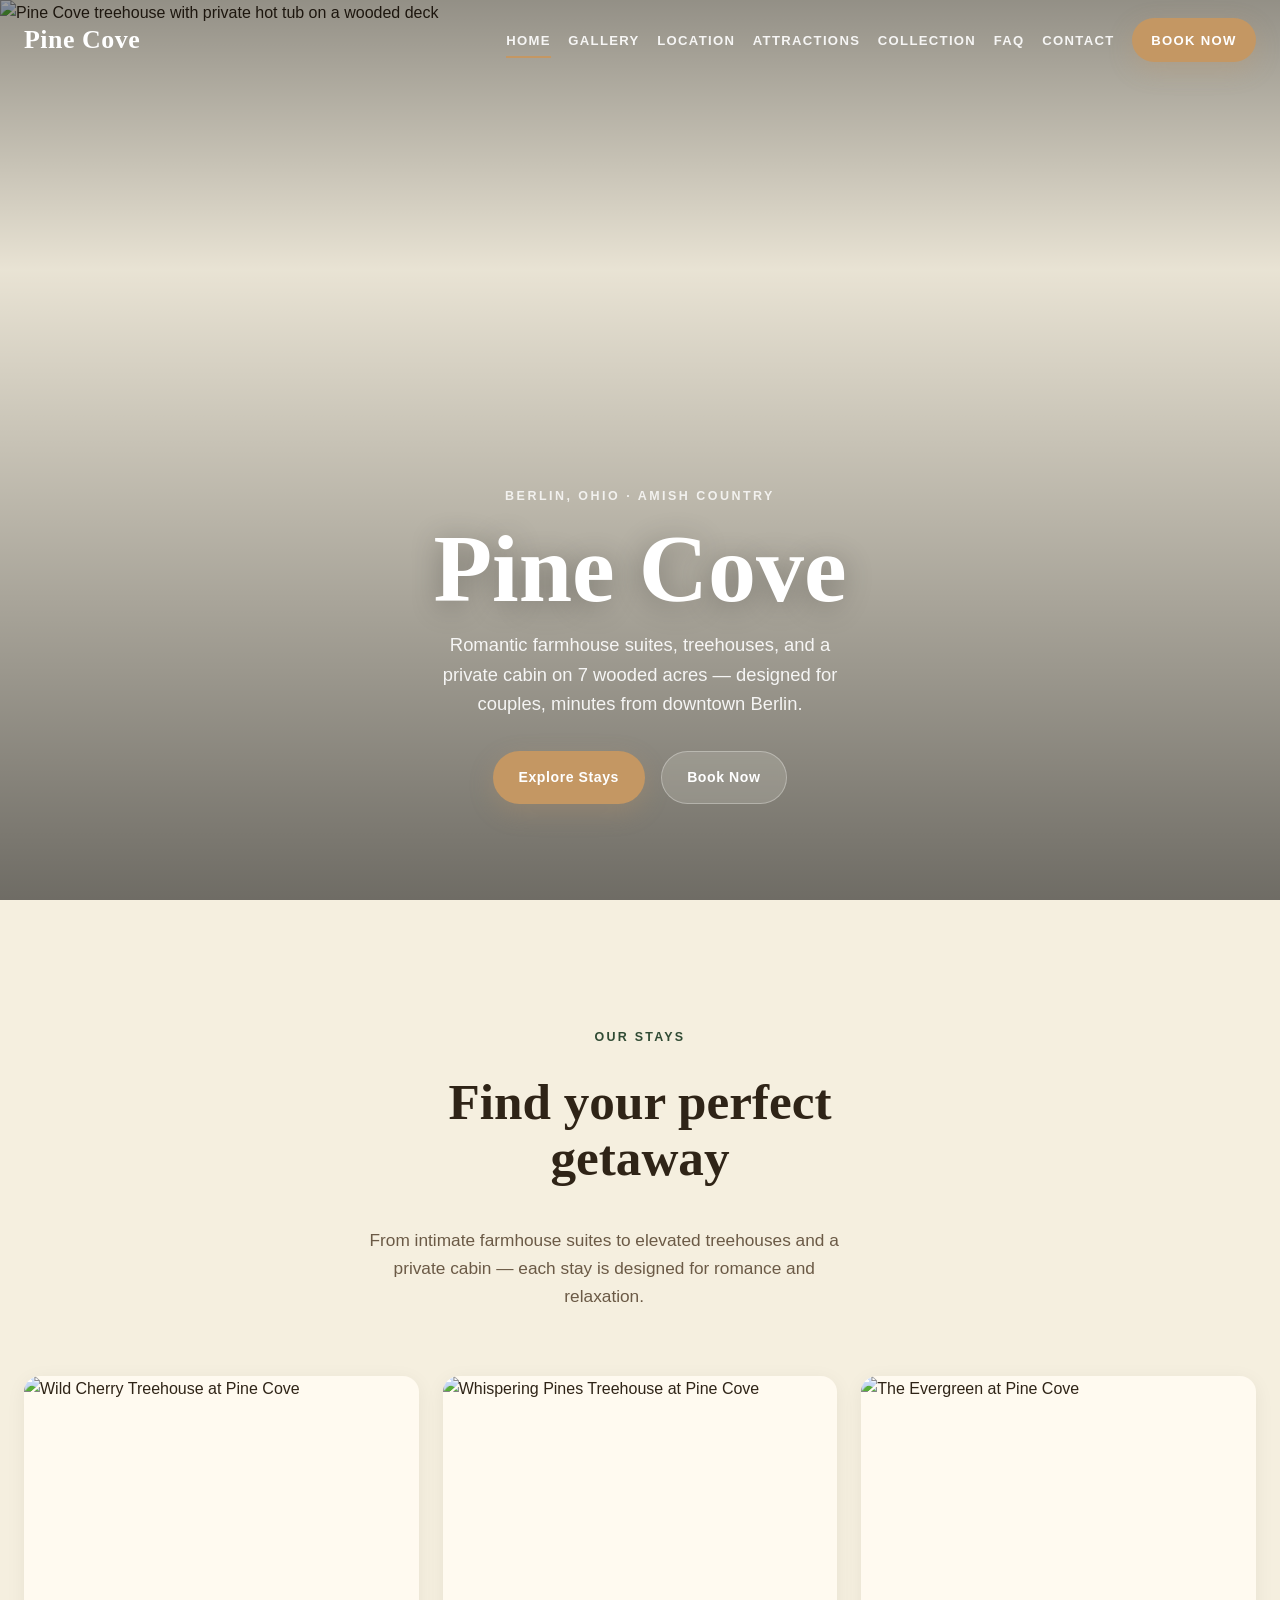
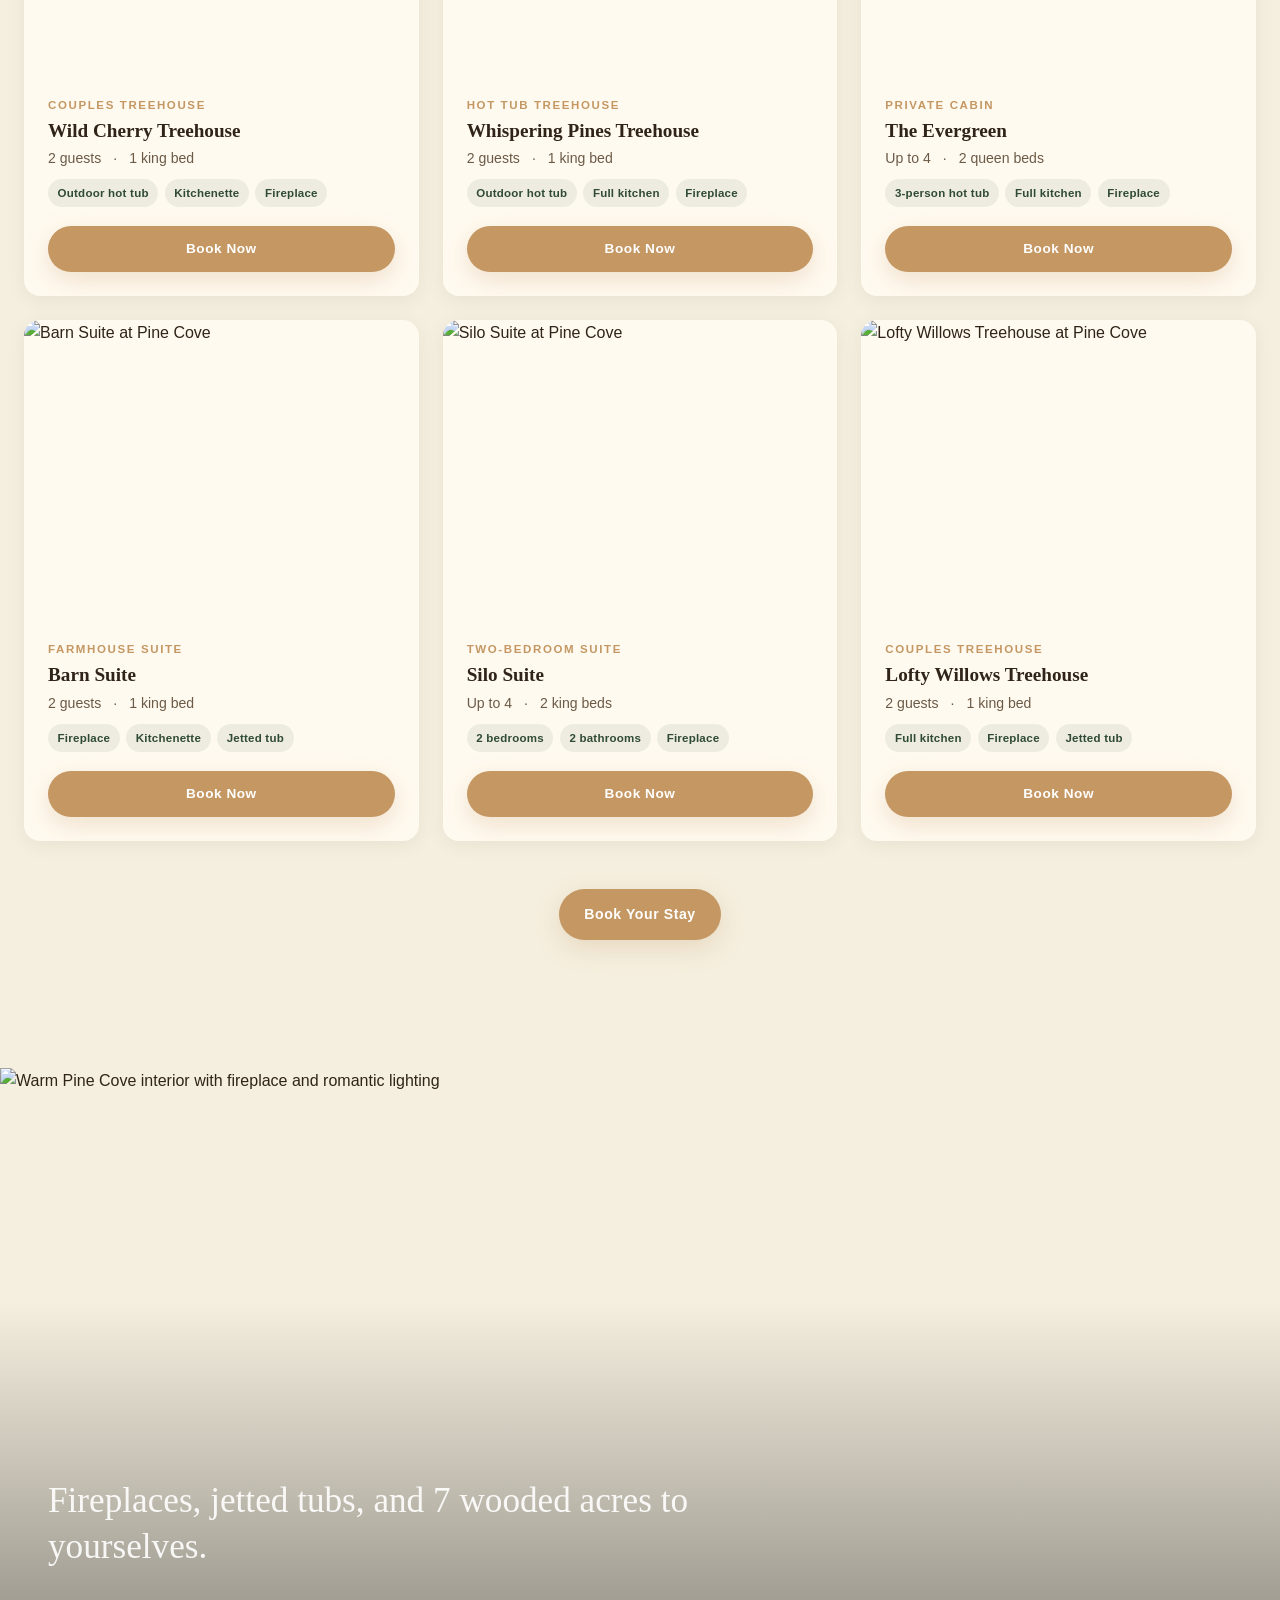
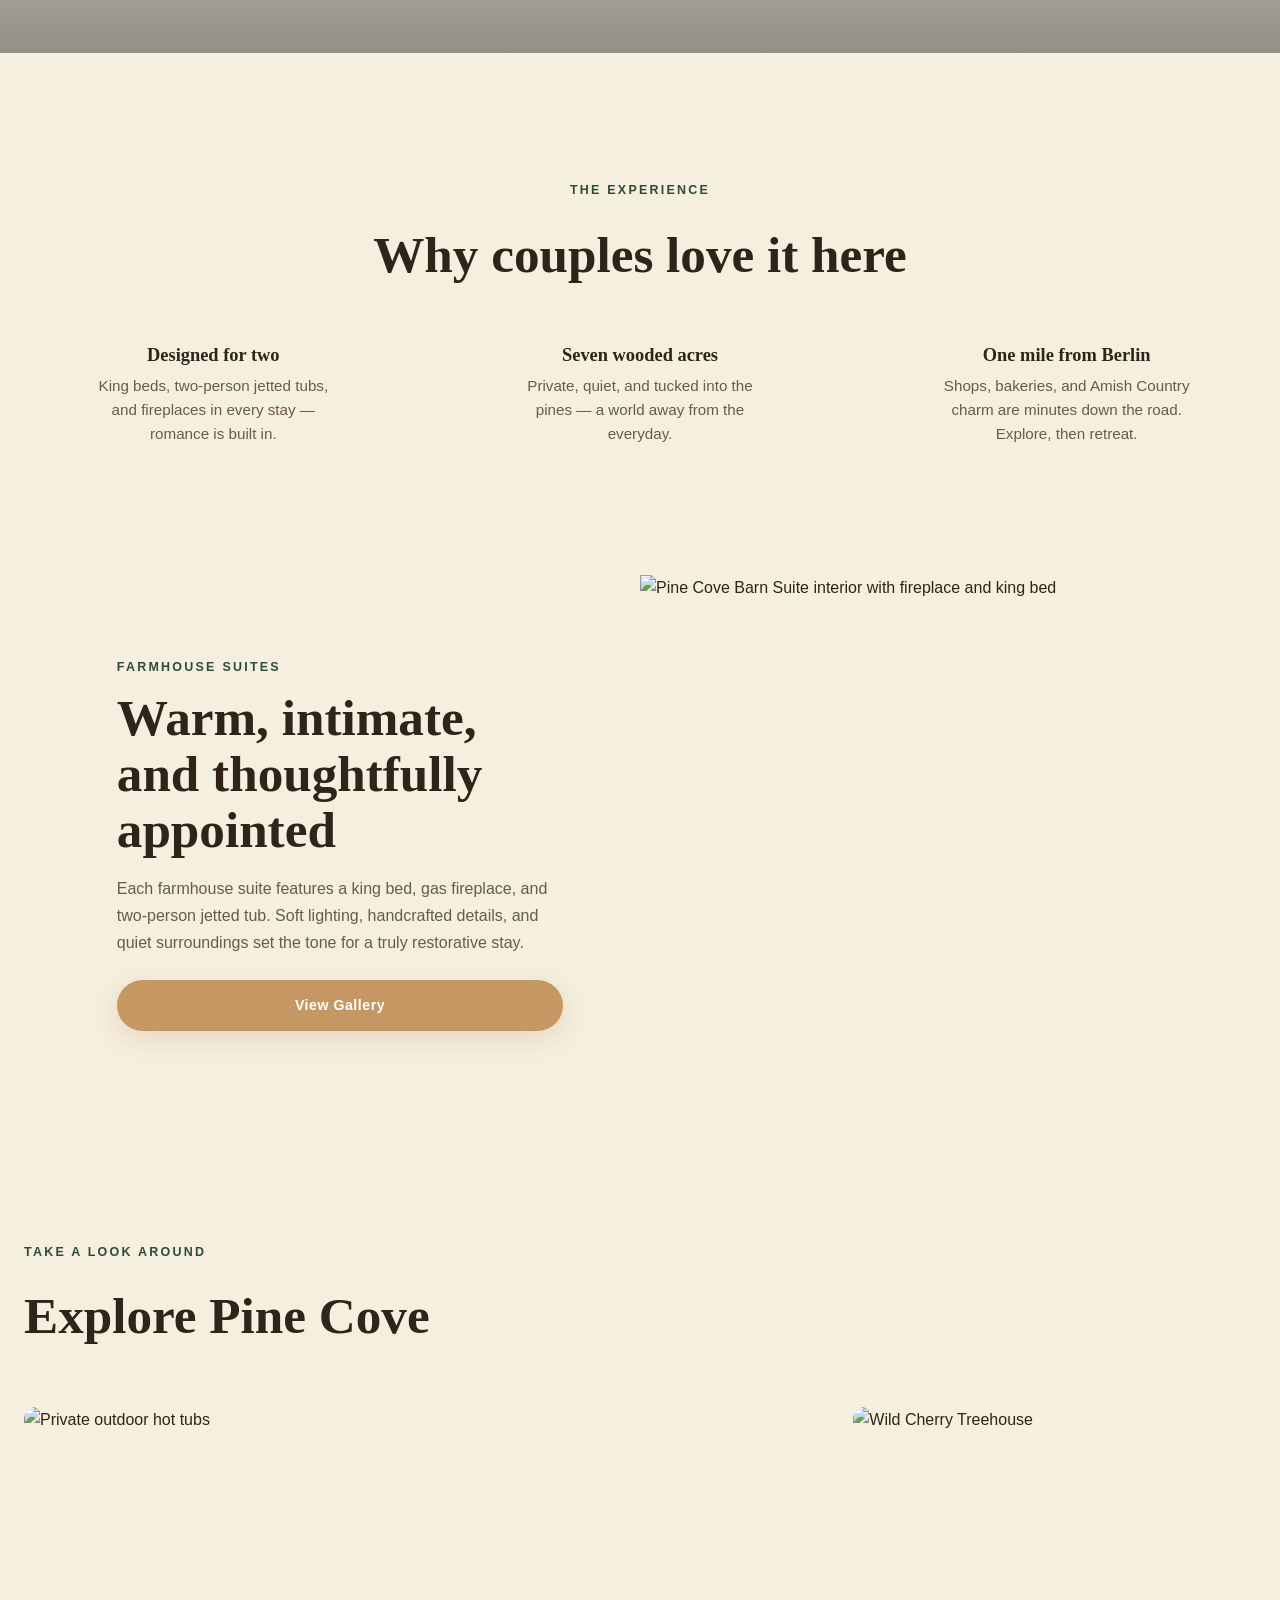
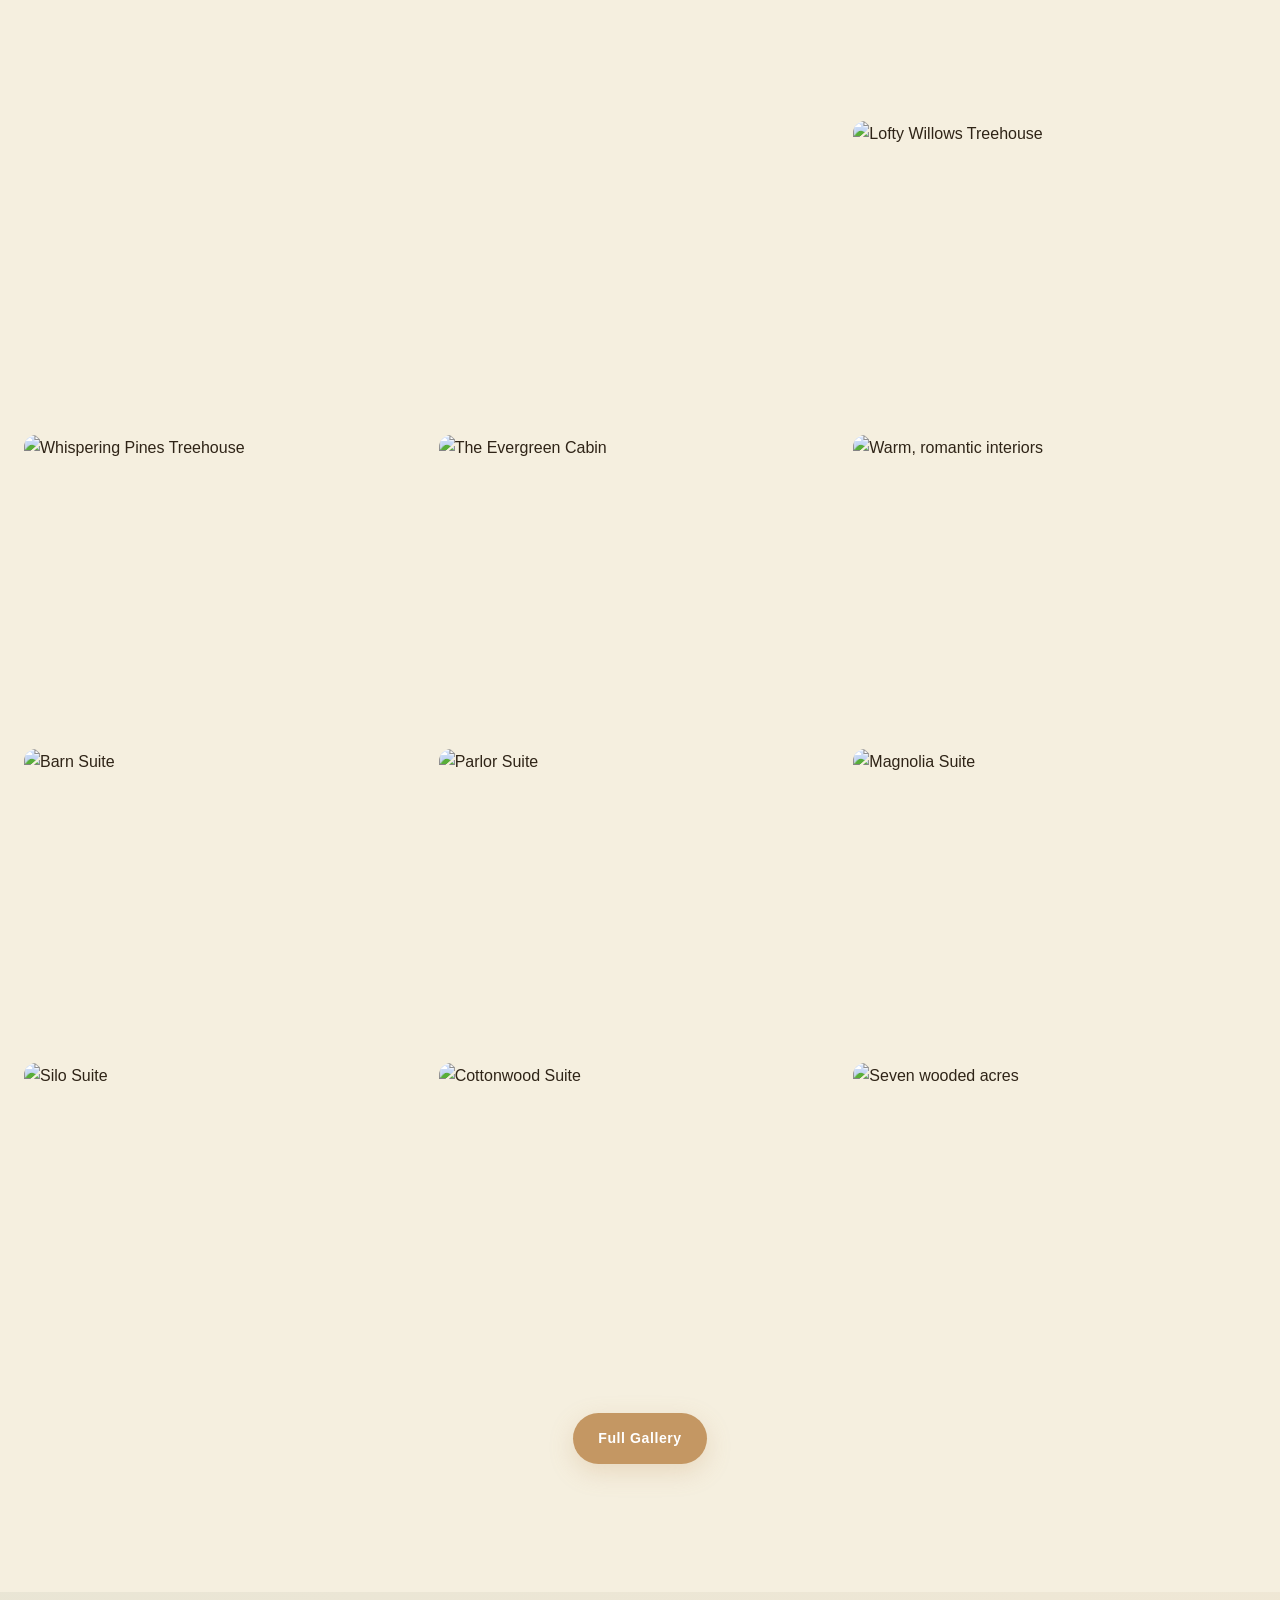
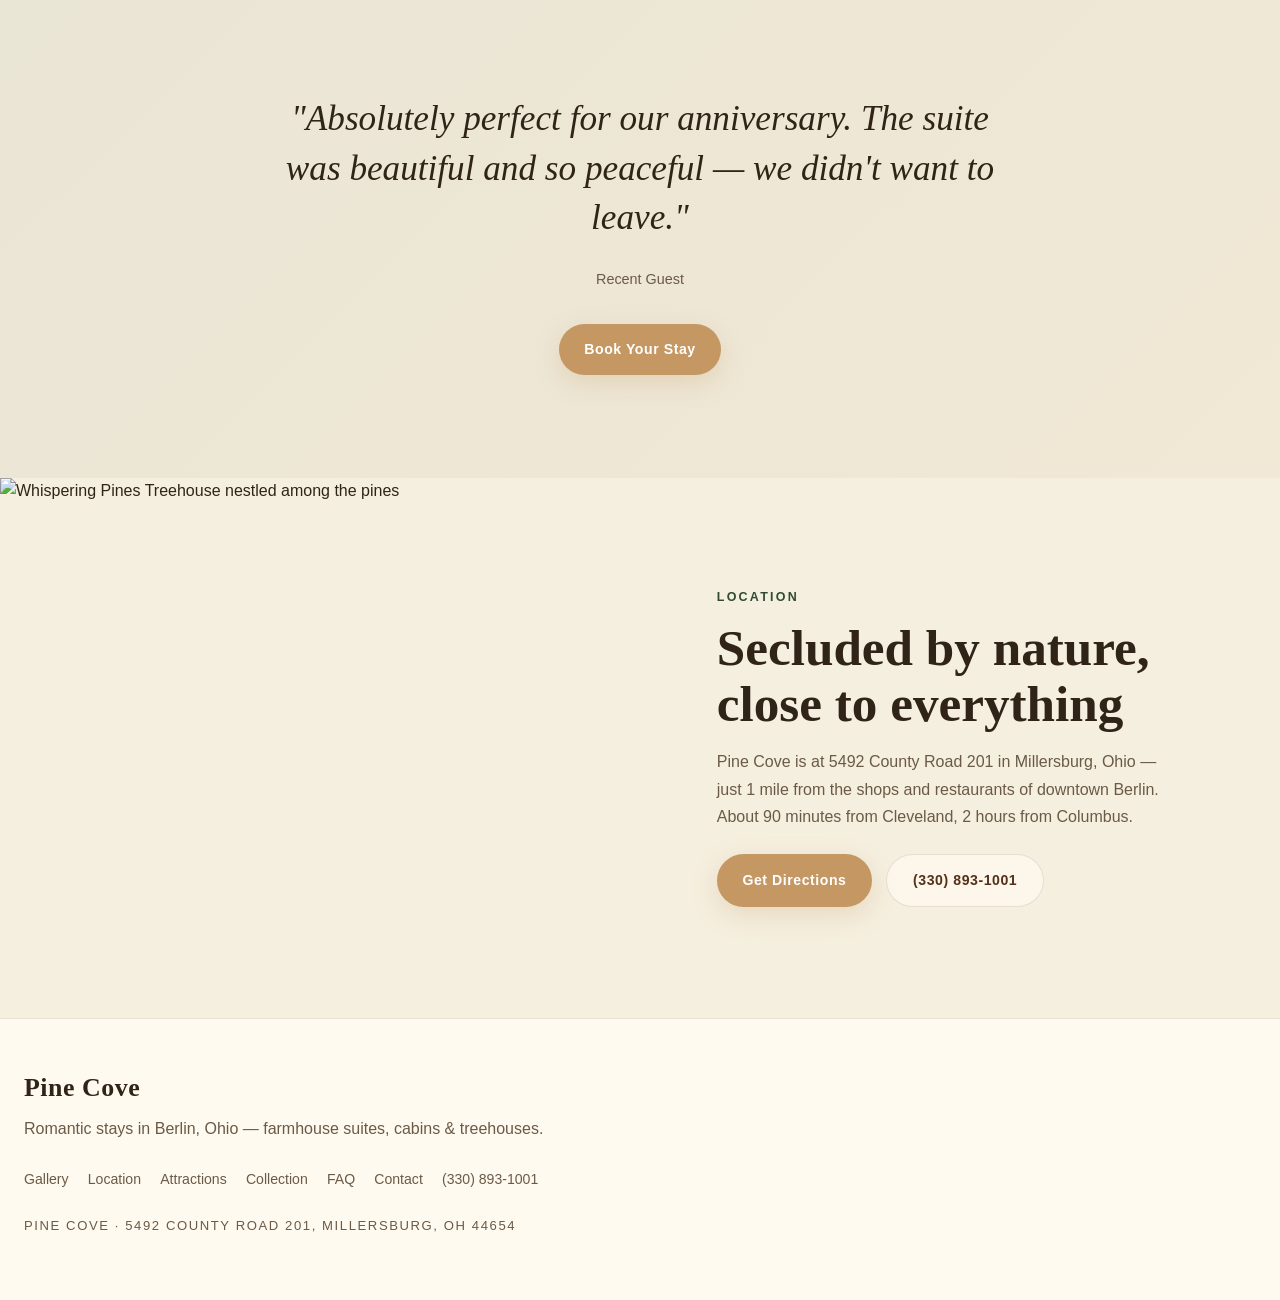
==== index.html @ 2aab922d "Initial commit — Pine Cove website Complete static site with 7 pages, unit data, SEO schema, and res" ====
<!DOCTYPE html>
<html lang="en">
<head>
  <meta charset="UTF-8">
  <meta name="viewport" content="width=device-width, initial-scale=1.0">
  <title>Pine Cove | Romantic Stays in Berlin, Ohio</title>
  <meta name="description" content="Pine Cove offers romantic farmhouse suites, a private cabin, and treehouse stays on 7 wooded acres 1 mile from downtown Berlin, Ohio. Book direct.">
  <link rel="icon" type="image/svg+xml" href="assets/favicon.svg">
  <meta property="og:type" content="website">
  <meta property="og:title" content="Pine Cove | Romantic Stays in Berlin, Ohio">
  <meta property="og:description" content="Farmhouse suites, treehouses, and a private cabin on 7 wooded acres just outside downtown Berlin, Ohio — designed for couples.">
  <meta property="og:image" content="https://www.amishcountrylodging.com/wp-content/uploads/2019/08/Pine-Cove-Treehouse-Hot-Tub-1920x1200.jpeg">
  <meta name="twitter:card" content="summary_large_image">
  <meta name="twitter:title" content="Pine Cove | Romantic Stays in Berlin, Ohio">
  <meta name="twitter:description" content="Farmhouse suites, treehouses, and a private cabin on 7 wooded acres just outside downtown Berlin, Ohio — designed for couples.">
  <meta name="twitter:image" content="https://www.amishcountrylodging.com/wp-content/uploads/2019/08/Pine-Cove-Treehouse-Hot-Tub-1920x1200.jpeg">
  <link rel="stylesheet" href="assets/site.css">
  <script type="application/ld+json">
  {
    "@context": "https://schema.org",
    "@type": "LodgingBusiness",
    "name": "Pine Cove",
    "description": "Romantic farmhouse suites, a private cabin, and treehouse stays on 7 serene wooded acres, 1 mile from downtown Berlin, Ohio. Designed specifically for couples.",
    "url": "https://pinecoveohio.com",
    "telephone": "+1-330-893-1001",
    "image": "https://www.amishcountrylodging.com/wp-content/uploads/2019/08/Pine-Cove-Treehouse-Hot-Tub-1920x1200.jpeg",
    "priceRange": "$$$",
    "address": {
      "@type": "PostalAddress",
      "streetAddress": "5492 County Road 201",
      "addressLocality": "Millersburg",
      "addressRegion": "OH",
      "postalCode": "44654",
      "addressCountry": "US"
    },
    "geo": {
      "@type": "GeoCoordinates",
      "latitude": 40.5620,
      "longitude": -81.8050
    },
    "amenityFeature": [
      { "@type": "LocationFeatureSpecification", "name": "Hot Tubs (select stays)", "value": true },
      { "@type": "LocationFeatureSpecification", "name": "Fireplaces", "value": true },
      { "@type": "LocationFeatureSpecification", "name": "Full Kitchens", "value": true },
      { "@type": "LocationFeatureSpecification", "name": "Two-Person Jetted Tubs", "value": true },
      { "@type": "LocationFeatureSpecification", "name": "Smart TVs", "value": true },
      { "@type": "LocationFeatureSpecification", "name": "Complimentary WiFi", "value": true }
    ],
    "sameAs": [
      "https://www.amishcountrylodging.com"
    ]
  }
  </script>
</head>
<body class="page-shell" data-page="index.html">
  <div data-header></div>

  <main id="main">
    <!-- FULL-BLEED HERO -->
    <section class="hero">
      <div class="hero-bg">
        <img src="https://www.amishcountrylodging.com/wp-content/uploads/2019/08/Pine-Cove-Treehouse-Hot-Tub-1920x1200.jpeg" alt="Pine Cove treehouse with private hot tub on a wooded deck">
      </div>
      <div class="hero-content">
        <span class="eyebrow">Berlin, Ohio &middot; Amish Country</span>
        <h1>Pine Cove</h1>
        <p>Romantic farmhouse suites, treehouses, and a private cabin on 7 wooded acres — designed for couples, minutes from downtown Berlin.</p>
        <div class="hero-actions">
          <a class="button" href="#stays">Explore Stays</a>
          <a class="button-secondary" href="https://book.amishcountrylodging.com/all-listings?category=20977" target="_blank" rel="noreferrer">Book Now</a>
        </div>
      </div>
    </section>

    <!-- FEATURED STAYS -->
    <section id="stays" class="section">
      <div class="section-inner">
        <div class="section-intro section-intro--centered reveal">
          <span class="eyebrow">Our Stays</span>
          <h2>Find your perfect getaway</h2>
          <p class="lead">From intimate farmhouse suites to elevated treehouses and a private cabin — each stay is designed for romance and relaxation.</p>
        </div>
        <div id="featured-units" class="units-grid"></div>
        <div style="text-align:center;margin-top:3rem" class="reveal">
          <a class="button" href="https://book.amishcountrylodging.com/all-listings?category=20977" target="_blank" rel="noreferrer">Book Your Stay</a>
        </div>
      </div>
    </section>

    <!-- IMMERSIVE IMAGE BAND -->
    <div class="image-band">
      <img src="https://www.amishcountrylodging.com/wp-content/uploads/2019/08/wild-cherry-interior-slide.jpg" alt="Warm Pine Cove interior with fireplace and romantic lighting">
      <div class="image-band-overlay">
        <p>Fireplaces, jetted tubs, and 7 wooded acres to yourselves.</p>
      </div>
    </div>

    <!-- HIGHLIGHTS -->
    <section class="section">
      <div class="section-inner">
        <div class="section-intro section-intro--centered reveal">
          <span class="eyebrow">The Experience</span>
          <h2>Why couples love it here</h2>
        </div>
        <div class="highlights">
          <div class="highlight-item reveal">
            <h3>Designed for two</h3>
            <p>King beds, two-person jetted tubs, and fireplaces in every stay — romance is built in.</p>
          </div>
          <div class="highlight-item reveal">
            <h3>Seven wooded acres</h3>
            <p>Private, quiet, and tucked into the pines — a world away from the everyday.</p>
          </div>
          <div class="highlight-item reveal">
            <h3>One mile from Berlin</h3>
            <p>Shops, bakeries, and Amish Country charm are minutes down the road. Explore, then retreat.</p>
          </div>
        </div>
      </div>
    </section>

    <!-- SPLIT: INTERIOR IMAGE + TEXT -->
    <section class="split-section reverse">
      <div class="split-img">
        <img src="https://www.amishcountrylodging.com/wp-content/uploads/2019/08/barn-suite-overview.jpg" alt="Pine Cove Barn Suite interior with fireplace and king bed">
      </div>
      <div class="split-text">
        <span class="eyebrow">Farmhouse Suites</span>
        <h2>Warm, intimate, and thoughtfully appointed</h2>
        <p>Each farmhouse suite features a king bed, gas fireplace, and two-person jetted tub. Soft lighting, handcrafted details, and quiet surroundings set the tone for a truly restorative stay.</p>
        <a class="button" href="gallery.html">View Gallery</a>
      </div>
    </section>

    <!-- GALLERY PREVIEW -->
    <section id="photos" class="section">
      <div class="section-inner">
        <div class="section-intro reveal">
          <span class="eyebrow">Take A Look Around</span>
          <h2>Explore Pine Cove</h2>
        </div>
        <div id="gallery-list" class="gallery-grid"></div>
        <div style="text-align:center;margin-top:3rem" class="reveal">
          <a class="button" href="gallery.html">Full Gallery</a>
        </div>
      </div>
    </section>

    <!-- QUOTE BAND -->
    <section class="quote-band">
      <blockquote>"Absolutely perfect for our anniversary. The suite was beautiful and so peaceful — we didn't want to leave."</blockquote>
      <cite>Recent Guest</cite>
      <div><a class="button" href="https://book.amishcountrylodging.com/all-listings?category=20977" target="_blank" rel="noreferrer">Book Your Stay</a></div>
    </section>

    <!-- SPLIT: LOCATION -->
    <section class="split-section">
      <div class="split-img">
        <img src="https://www.amishcountrylodging.com/wp-content/uploads/2019/07/whispering-pines-exterior-slide-1296x916.jpg" alt="Whispering Pines Treehouse nestled among the pines">
      </div>
      <div class="split-text">
        <span class="eyebrow">Location</span>
        <h2>Secluded by nature, close to everything</h2>
        <p>Pine Cove is at 5492 County Road 201 in Millersburg, Ohio — just 1 mile from the shops and restaurants of downtown Berlin. About 90 minutes from Cleveland, 2 hours from Columbus.</p>
        <div class="cta-row">
          <a class="button" href="location.html">Get Directions</a>
          <a class="button-secondary" style="color:var(--accent-dark);border-color:var(--line);background:rgba(255,250,240,0.7)" href="tel:13308931001">(330) 893-1001</a>
        </div>
      </div>
    </section>
  </main>

  <div data-footer></div>

  <script src="assets/data.js"></script>
  <script src="assets/site.js"></script>
</body>
</html>
---- assets/site.css ----
:root {
  --bg: #f5efdf;
  --surface: #fffaf0;
  --surface-strong: #f0e5cb;
  --ink: #2f2417;
  --muted: #6b5a46;
  --line: rgba(71, 50, 28, 0.12);
  --accent: #7b4b2a;
  --accent-dark: #55311b;
  --accent-soft: #c49763;
  --pine: #304b34;
  --pine-soft: #dce7d8;
  --shadow: 0 18px 50px rgba(39, 27, 15, 0.12);
  --radius-lg: 16px;
  --radius-md: 12px;
  --radius-sm: 8px;
  --max-width: 1280px;
  --font-display: Georgia, "Times New Roman", serif;
  --font-body: "Segoe UI", Tahoma, Geneva, Verdana, sans-serif;
}

* { box-sizing: border-box; }
html { scroll-behavior: smooth; }

body {
  margin: 0;
  font-family: var(--font-body);
  color: var(--ink);
  background: var(--bg);
  line-height: 1.6;
}

img { max-width: 100%; display: block; }
a { color: inherit; text-decoration: none; }

:focus-visible {
  outline: 2px solid var(--accent);
  outline-offset: 3px;
}

.skip-link {
  position: absolute;
  left: 1rem;
  top: -4rem;
  z-index: 100;
  padding: 0.75rem 1rem;
  background: var(--ink);
  color: #fff;
  border-radius: 999px;
  font-weight: 700;
}
.skip-link:focus { top: 1rem; }

.page-shell { min-height: 100vh; }

/* ─── HEADER ─── */
.site-header {
  position: fixed;
  top: 0;
  left: 0;
  right: 0;
  z-index: 50;
  transition: background 350ms ease, backdrop-filter 350ms ease, border-color 350ms ease;
  background: transparent;
  border-bottom: 1px solid transparent;
}

.site-header.is-scrolled {
  background: rgba(245, 239, 223, 0.92);
  backdrop-filter: blur(16px);
  border-bottom-color: var(--line);
}

.site-header.is-scrolled .brand-mark,
.site-header.is-scrolled .nav-links a:not(.button) {
  color: var(--ink);
}

.nav-wrap {
  width: min(calc(100% - 3rem), var(--max-width));
  margin: 0 auto;
  display: flex;
  align-items: center;
  justify-content: space-between;
  gap: 2rem;
  min-height: 80px;
  position: relative;
}

.brand { display: flex; flex-direction: column; gap: 0.2rem; }
.brand-inline { flex-direction: row; align-items: center; flex-shrink: 0; }

.brand-mark {
  font-family: var(--font-display);
  font-size: clamp(1.15rem, 0.9rem + 0.9vw, 1.7rem);
  letter-spacing: 0.02em;
  font-weight: 700;
  color: #fff;
  transition: color 350ms ease;
}

.nav-links {
  display: flex;
  gap: 1.1rem;
  align-items: center;
  flex-wrap: wrap;
  justify-content: flex-end;
}

.nav-toggle {
  display: none;
  position: absolute;
  right: 0;
  top: 50%;
  transform: translateY(-50%);
  width: 44px;
  height: 44px;
  padding: 0;
  background: transparent;
  border: 1px solid rgba(255,255,255,0.3);
  border-radius: 10px;
  cursor: pointer;
  flex-direction: column;
  align-items: center;
  justify-content: center;
  gap: 5px;
}

.nav-toggle__bar {
  display: block;
  width: 22px;
  height: 2px;
  background: #fff;
  border-radius: 2px;
  transition: transform 180ms ease, opacity 180ms ease, background 350ms ease;
}

.is-scrolled .nav-toggle { border-color: var(--line); }
.is-scrolled .nav-toggle__bar { background: var(--ink); }

.nav-toggle[aria-expanded="true"] .nav-toggle__bar:nth-child(1) { transform: translateY(7px) rotate(45deg); }
.nav-toggle[aria-expanded="true"] .nav-toggle__bar:nth-child(2) { opacity: 0; }
.nav-toggle[aria-expanded="true"] .nav-toggle__bar:nth-child(3) { transform: translateY(-7px) rotate(-45deg); }

.nav-links a {
  color: rgba(255,255,255,0.9);
  font-size: 0.82rem;
  text-transform: uppercase;
  letter-spacing: 0.1em;
  font-weight: 700;
  position: relative;
  padding: 0.35rem 0;
  transition: color 350ms ease;
}

.nav-links a:not(.button)::after {
  content: "";
  position: absolute;
  left: 0; right: 0; bottom: -0.15rem;
  height: 2px;
  background: var(--accent-soft);
  transform: scaleX(0);
  transform-origin: center;
  transition: transform 180ms ease;
}

.nav-links a:hover:not(.button)::after,
.nav-links a[aria-current="page"]:not(.button)::after {
  transform: scaleX(1);
}

/* ─── BUTTONS ─── */
.button, .button-secondary {
  display: inline-flex;
  align-items: center;
  justify-content: center;
  gap: 0.5rem;
  border-radius: 999px;
  padding: 0.9rem 1.6rem;
  font-weight: 700;
  font-size: 0.88rem;
  letter-spacing: 0.04em;
  transition: transform 180ms ease, box-shadow 180ms ease, background 180ms ease;
}

.button {
  background: var(--accent-soft);
  color: #fff;
  box-shadow: 0 8px 24px rgba(196, 151, 99, 0.25);
}

.button:visited, .nav-links .button, .nav-links .button:visited { color: #fff; }
.nav-links .button { border-radius: 999px; padding: 0.7rem 1.2rem; }

.button-secondary {
  background: rgba(255,250,240,0.15);
  color: #fff;
  border: 1px solid rgba(255,255,255,0.3);
  backdrop-filter: blur(4px);
}

.button:hover, .button-secondary:hover { transform: translateY(-2px); }

.button-dark {
  background: var(--ink);
  color: #fff;
}

/* ─── HERO ─── */
.hero {
  position: relative;
  min-height: 100svh;
  display: flex;
  align-items: flex-end;
  justify-content: center;
  overflow: hidden;
}

.hero-bg {
  position: absolute;
  inset: 0;
  z-index: 0;
}

.hero-bg img {
  width: 100%;
  height: 100%;
  object-fit: cover;
  animation: hero-zoom 25s ease alternate infinite;
}

@keyframes hero-zoom {
  from { transform: scale(1); }
  to { transform: scale(1.08); }
}

.hero::after {
  content: "";
  position: absolute;
  inset: 0;
  background: linear-gradient(180deg, rgba(0,0,0,0.4) 0%, rgba(0,0,0,0.05) 30%, rgba(0,0,0,0.55) 100%);
  z-index: 1;
}

.hero-content {
  position: relative;
  z-index: 2;
  text-align: center;
  padding: 0 2rem 6rem;
  max-width: 800px;
}

.hero-content .eyebrow {
  color: rgba(255,255,255,0.8);
  font-size: 0.78rem;
  font-weight: 700;
  letter-spacing: 0.2em;
  text-transform: uppercase;
  margin-bottom: 1rem;
  display: block;
}

.hero-content h1 {
  color: #fff;
  font-family: var(--font-display);
  font-size: clamp(3.2rem, 8vw, 6rem);
  line-height: 0.95;
  margin: 0 0 1rem;
  text-shadow: 0 4px 30px rgba(0,0,0,0.3);
}

.hero-content p {
  color: rgba(255,255,255,0.9);
  font-size: 1.15rem;
  max-width: 42ch;
  margin: 0 auto 2rem;
  line-height: 1.6;
}

.hero-actions {
  display: flex;
  gap: 1rem;
  justify-content: center;
  flex-wrap: wrap;
}

/* ─── PAGE HERO ─── */
.page-hero {
  position: relative;
  min-height: 60vh;
  display: flex;
  align-items: flex-end;
  justify-content: center;
  overflow: hidden;
  padding-top: 100px;
}

.page-hero-bg {
  position: absolute;
  inset: 0;
}

.page-hero-bg img {
  width: 100%;
  height: 100%;
  object-fit: cover;
}

.page-hero::after {
  content: "";
  position: absolute;
  inset: 0;
  background: linear-gradient(180deg, rgba(0,0,0,0.45) 0%, rgba(0,0,0,0.05) 35%, rgba(0,0,0,0.5) 100%);
  z-index: 1;
}

.page-hero-content {
  position: relative;
  z-index: 2;
  text-align: center;
  padding: 0 2rem 4rem;
  max-width: 720px;
}

.page-hero-content .eyebrow {
  color: rgba(255,255,255,0.8);
  font-size: 0.78rem;
  font-weight: 700;
  letter-spacing: 0.2em;
  text-transform: uppercase;
  margin-bottom: 0.8rem;
  display: block;
}

.page-hero-content h1 {
  color: #fff;
  font-family: var(--font-display);
  font-size: clamp(2.4rem, 6vw, 4.2rem);
  line-height: 1;
  margin: 0 0 0.8rem;
  text-shadow: 0 4px 20px rgba(0,0,0,0.25);
}

.page-hero-content .lead {
  color: rgba(255,255,255,0.85);
  font-size: 1.05rem;
  max-width: 50ch;
  margin: 0 auto;
  line-height: 1.6;
}

/* ─── GENERIC ELEMENTS ─── */
.eyebrow {
  display: inline-block;
  margin-bottom: 1rem;
  color: var(--pine);
  font-size: 0.78rem;
  font-weight: 700;
  letter-spacing: 0.18em;
  text-transform: uppercase;
}

h1, h2, h3 {
  margin: 0;
  font-family: var(--font-display);
  line-height: 1.1;
}

h1 { font-size: clamp(2.6rem, 6vw, 5.2rem); margin-bottom: 1rem; }
h2 { font-size: clamp(2rem, 4vw, 3.2rem); margin-bottom: 0.9rem; }
h3 { font-size: clamp(1.25rem, 2vw, 1.8rem); margin-bottom: 0.6rem; }

.lead {
  font-size: 1.08rem;
  color: var(--muted);
  max-width: 50ch;
}

.section-inner {
  width: min(calc(100% - 3rem), var(--max-width));
  margin: 0 auto;
}

.footer-inner {
  width: min(calc(100% - 3rem), var(--max-width));
  margin: 0 auto;
}

/* ─── SECTIONS ─── */
.section {
  padding: clamp(5rem, 10vw, 8rem) 0;
}

.section-intro {
  display: grid;
  gap: 0.6rem;
  max-width: 62ch;
  margin-bottom: 3rem;
}

.section-intro--centered {
  text-align: center;
  margin-left: auto;
  margin-right: auto;
}

/* ─── SCROLL REVEAL ─── */
.reveal {
  opacity: 0;
  transform: translateY(32px);
  transition: opacity 0.7s ease, transform 0.7s ease;
}

.reveal.is-visible {
  opacity: 1;
  transform: translateY(0);
}

/* ─── IMAGE BAND ─── */
.image-band {
  position: relative;
  height: 65vh;
  overflow: hidden;
}

.image-band img {
  width: 100%;
  height: 100%;
  object-fit: cover;
}

.image-band-overlay {
  position: absolute;
  inset: 0;
  background: linear-gradient(180deg, transparent 40%, rgba(0,0,0,0.4));
  display: flex;
  align-items: flex-end;
  padding: 3rem;
}

.image-band-overlay p {
  color: rgba(255,255,255,0.9);
  font-family: var(--font-display);
  font-size: clamp(1.4rem, 3vw, 2.2rem);
  max-width: 42ch;
  line-height: 1.3;
}

/* ─── HIGHLIGHTS ─── */
.highlights {
  display: grid;
  grid-template-columns: repeat(3, 1fr);
  gap: 3rem;
}

.highlight-item {
  text-align: center;
}

.highlight-item h3 {
  font-size: 1.15rem;
  margin-bottom: 0.5rem;
}

.highlight-item p {
  color: var(--muted);
  font-size: 0.95rem;
  max-width: 30ch;
  margin: 0 auto;
}

/* ─── UNIT CARDS ─── */
.units-grid {
  display: grid;
  grid-template-columns: repeat(3, 1fr);
  gap: 1.5rem;
}

.unit-card {
  border-radius: var(--radius-lg);
  overflow: hidden;
  background: var(--surface);
  box-shadow: 0 4px 20px rgba(0,0,0,0.06);
  transition: transform 0.35s ease, box-shadow 0.35s ease;
}

.unit-card:hover {
  transform: translateY(-4px);
  box-shadow: 0 16px 40px rgba(0,0,0,0.12);
}

.unit-card__img-wrap {
  overflow: hidden;
  aspect-ratio: 4/3;
}

.unit-card__img-wrap img {
  width: 100%;
  height: 100%;
  object-fit: cover;
  transition: transform 0.6s ease;
}

.unit-card:hover .unit-card__img-wrap img {
  transform: scale(1.06);
}

.unit-card__body {
  padding: 1.5rem;
}

.unit-card__type {
  font-size: 0.72rem;
  text-transform: uppercase;
  letter-spacing: 0.14em;
  color: var(--accent-soft);
  font-weight: 700;
  margin-bottom: 0.35rem;
}

.unit-card__body h3 {
  font-size: 1.2rem;
  margin-bottom: 0.4rem;
}

.unit-card__meta {
  display: flex;
  gap: 0.75rem;
  color: var(--muted);
  font-size: 0.88rem;
  margin-bottom: 0.6rem;
}

.unit-card__meta span {
  display: flex;
  align-items: center;
  gap: 0.3rem;
}

.amenity-pills {
  display: flex;
  gap: 0.4rem;
  flex-wrap: wrap;
  margin-bottom: 1.2rem;
}

.amenity-pill {
  font-size: 0.72rem;
  font-weight: 600;
  padding: 0.3rem 0.6rem;
  border-radius: 999px;
  background: rgba(48, 75, 52, 0.08);
  color: var(--pine);
  letter-spacing: 0.02em;
}

.unit-card .button {
  width: 100%;
  text-align: center;
  padding: 0.75rem 1rem;
  font-size: 0.85rem;
}

/* ─── GALLERY ─── */
.gallery-grid {
  display: grid;
  grid-template-columns: repeat(3, 1fr);
  gap: 0.75rem;
}

.gallery-grid .gallery-item:nth-child(1) { grid-column: 1 / 3; grid-row: 1 / 3; }

.gallery-item {
  position: relative;
  overflow: hidden;
  border-radius: var(--radius-md);
  cursor: pointer;
}

.gallery-item img {
  width: 100%;
  height: 100%;
  object-fit: cover;
  transition: transform 0.6s ease;
  aspect-ratio: 4/3;
}

.gallery-grid .gallery-item:nth-child(1) img { aspect-ratio: auto; }

.gallery-item:hover img { transform: scale(1.05); }

.gallery-item__overlay {
  position: absolute;
  inset: 0;
  background: linear-gradient(180deg, transparent 50%, rgba(0,0,0,0.5));
  display: flex;
  align-items: flex-end;
  padding: 1.25rem;
  opacity: 0;
  transition: opacity 0.35s ease;
}

.gallery-item:hover .gallery-item__overlay { opacity: 1; }

.gallery-item__overlay h3 {
  color: #fff;
  font-size: 1rem;
  margin: 0;
}

/* ─── SPLIT SECTIONS ─── */
.split-section {
  display: grid;
  grid-template-columns: 1fr 1fr;
  min-height: 60vh;
}

.split-section.reverse { direction: rtl; }
.split-section.reverse > * { direction: ltr; }

.split-img {
  overflow: hidden;
}

.split-img img {
  width: 100%;
  height: 100%;
  object-fit: cover;
}

.split-text {
  display: flex;
  flex-direction: column;
  justify-content: center;
  padding: clamp(3rem, 6vw, 6rem);
  max-width: 600px;
}

.split-text .eyebrow { margin-bottom: 0.75rem; }
.split-text h2 { margin-bottom: 1rem; }
.split-text p { color: var(--muted); margin: 0 0 1.5rem; line-height: 1.7; }

/* ─── FAQ ─── */
.faq-grid {
  display: grid;
  grid-template-columns: 1fr 1fr;
  gap: 1.2rem;
}

.faq-item {
  padding: 1.8rem;
  background: var(--surface);
  border-radius: var(--radius-lg);
  border: 1px solid var(--line);
}

.faq-item h3 { font-size: 1.05rem; margin-bottom: 0.6rem; }
.faq-item p { color: var(--muted); margin: 0; font-size: 0.95rem; line-height: 1.6; }

/* ─── HORIZONTAL SCROLL GALLERY ─── */
.scroll-gallery {
  display: flex;
  overflow-x: auto;
  scroll-snap-type: x mandatory;
  gap: 1rem;
  padding: 0 1.5rem 1rem;
  -webkit-overflow-scrolling: touch;
  scrollbar-width: none;
}

.scroll-gallery::-webkit-scrollbar { display: none; }

.scroll-gallery .gallery-item {
  scroll-snap-align: start;
  flex: 0 0 80%;
  aspect-ratio: 16/9;
}

/* ─── CONTACT ─── */
.contact-hero {
  position: relative;
  min-height: 45vh;
  display: flex;
  align-items: center;
  justify-content: center;
  overflow: hidden;
}

.contact-hero-bg {
  position: absolute;
  inset: 0;
}

.contact-hero-bg img {
  width: 100%;
  height: 100%;
  object-fit: cover;
}

.contact-hero::after {
  content: "";
  position: absolute;
  inset: 0;
  background: rgba(0,0,0,0.4);
  z-index: 1;
}

.contact-hero-content {
  position: relative;
  z-index: 2;
  text-align: center;
}

.contact-hero-content h1 {
  color: #fff;
  font-family: var(--font-display);
  font-size: clamp(3rem, 7vw, 5.4rem);
  text-shadow: 0 4px 20px rgba(0,0,0,0.3);
  margin: 0;
}

.contact-grid {
  display: grid;
  grid-template-columns: repeat(3, 1fr);
  gap: 2rem;
  text-align: center;
  padding: 4rem 0;
}

.contact-card h2 {
  font-family: var(--font-body);
  font-size: 0.82rem;
  text-transform: uppercase;
  letter-spacing: 0.14em;
  color: var(--muted);
  margin-bottom: 1rem;
}

.contact-card p, .contact-card a { color: var(--ink); }

.map-band {
  width: 100%;
  border-top: 1px solid var(--line);
}

.map-band iframe {
  width: 100%;
  height: 400px;
  border: 0;
  display: block;
}

/* ─── QUOTE BAND ─── */
.quote-band {
  padding: clamp(4rem, 8vw, 7rem) 2rem;
  text-align: center;
  background: linear-gradient(135deg, rgba(48,75,52,0.06), rgba(196,151,99,0.08));
}

.quote-band blockquote {
  font-family: var(--font-display);
  font-size: clamp(1.4rem, 3vw, 2.2rem);
  font-style: italic;
  color: var(--ink);
  max-width: 42ch;
  margin: 0 auto 1.5rem;
  line-height: 1.4;
}

.quote-band cite {
  font-style: normal;
  color: var(--muted);
  font-size: 0.9rem;
}

.quote-band .button { margin-top: 2rem; }

/* ─── LOCATION ─── */
.location-split {
  display: grid;
  grid-template-columns: 1fr 1fr;
  gap: 0;
}

.location-text {
  padding: clamp(3rem, 6vw, 6rem);
  display: flex;
  flex-direction: column;
  justify-content: center;
}

.location-text h2 { margin-bottom: 1rem; }
.location-text p { color: var(--muted); margin: 0 0 0.6rem; }

.location-details {
  list-style: none;
  padding: 0;
  margin: 1.5rem 0 2rem;
}

.location-details li {
  padding: 0.8rem 0;
  border-bottom: 1px solid var(--line);
  color: var(--muted);
}

.location-details li strong { color: var(--ink); }

.location-map iframe {
  width: 100%;
  height: 100%;
  min-height: 450px;
  border: 0;
}

.cta-row {
  display: flex;
  gap: 0.9rem;
  flex-wrap: wrap;
}

/* ─── ATTRACTIONS ─── */
.attraction-category { margin-bottom: 4rem; }

.attraction-category__header {
  margin-bottom: 1.5rem;
  padding-bottom: 0.75rem;
  border-bottom: 1px solid var(--line);
}

.attraction-category__eyebrow {
  display: block;
  color: var(--pine);
  font-size: 0.72rem;
  font-weight: 700;
  letter-spacing: 0.18em;
  text-transform: uppercase;
  margin-bottom: 0.35rem;
}

.attraction-category__title {
  font-family: var(--font-display);
  font-size: clamp(1.3rem, 2vw, 1.7rem);
  color: var(--ink);
  margin: 0;
}

.attraction-grid {
  display: grid;
  grid-template-columns: repeat(3, 1fr);
  gap: 1rem;
}

.attraction-card {
  background: var(--surface);
  border: 1px solid var(--line);
  border-radius: var(--radius-md);
  padding: 1.5rem;
  display: flex;
  flex-direction: column;
  gap: 0.4rem;
  transition: transform 0.3s ease;
  position: relative;
}

.attraction-card h3 a::after {
  content: '';
  position: absolute;
  inset: 0;
}

.attraction-card:hover { transform: translateY(-2px); }

.attraction-card.is-ours {
  border-color: var(--accent-soft);
  background: linear-gradient(135deg, rgba(48,75,52,0.06), var(--surface));
}

.attraction-card h3 { font-size: 1.05rem; line-height: 1.2; margin-bottom: 0.1rem; }
.attraction-card h3 a { color: var(--ink); transition: color 180ms ease; }
.attraction-card h3 a:hover { color: var(--accent-dark); }
.attraction-card p { color: var(--muted); font-size: 0.92rem; margin: 0; flex: 1; }

.attraction-card__distance {
  font-size: 0.78rem;
  color: var(--pine);
  font-weight: 700;
  margin-top: 0.5rem;
}

.attraction-card__badge {
  font-size: 0.72rem;
  font-weight: 700;
  text-transform: uppercase;
  letter-spacing: 0.12em;
  color: var(--accent-dark);
}

/* ─── CTA BAND ─── */
.cta-band {
  position: relative;
  min-height: 50vh;
  display: flex;
  align-items: center;
  justify-content: center;
  overflow: hidden;
}

.cta-band-bg {
  position: absolute;
  inset: 0;
}

.cta-band-bg img {
  width: 100%;
  height: 100%;
  object-fit: cover;
}

.cta-band::after {
  content: "";
  position: absolute;
  inset: 0;
  background: rgba(0,0,0,0.45);
  z-index: 1;
}

.cta-band-content {
  position: relative;
  z-index: 2;
  text-align: center;
  padding: 3rem 2rem;
  max-width: 600px;
}

.cta-band-content .eyebrow { color: rgba(255,255,255,0.7); }
.cta-band-content h2 { color: #fff; font-size: clamp(1.8rem, 4vw, 3rem); margin-bottom: 1rem; }
.cta-band-content p { color: rgba(255,255,255,0.85); margin: 0 0 2rem; }

.cta-buttons {
  display: flex;
  gap: 1rem;
  justify-content: center;
  flex-wrap: wrap;
}

/* ─── COLLECTION ─── */
.collection-stats {
  display: grid;
  grid-template-columns: repeat(3, 1fr);
  gap: 1rem;
  margin-bottom: 3rem;
}

.collection-stat {
  text-align: center;
  padding: 2rem 1rem;
  background: var(--surface);
  border: 1px solid var(--line);
  border-radius: var(--radius-md);
}

.collection-stat__number {
  display: block;
  font-family: var(--font-display);
  font-size: clamp(2rem, 3.5vw, 3rem);
  color: var(--accent-dark);
  line-height: 1;
  margin-bottom: 0.4rem;
}

.collection-stat__label {
  font-size: 0.72rem;
  font-weight: 700;
  letter-spacing: 0.14em;
  text-transform: uppercase;
  color: var(--muted);
}

.property-grid {
  display: grid;
  grid-template-columns: repeat(3, 1fr);
  gap: 1.5rem;
  margin-bottom: 4rem;
}

.property-card {
  background: var(--surface);
  border: 1px solid var(--line);
  border-radius: var(--radius-lg);
  overflow: hidden;
  display: flex;
  flex-direction: column;
  transition: transform 0.3s ease, box-shadow 0.3s ease;
}

.property-card:hover {
  transform: translateY(-4px);
  box-shadow: 0 16px 40px rgba(0,0,0,0.1);
}

.property-card.is-current { border-color: var(--accent-soft); }

.property-card__image {
  width: 100%;
  height: 200px;
  object-fit: cover;
}

.property-card__placeholder {
  width: 100%;
  height: 200px;
  display: flex;
  align-items: center;
  justify-content: center;
  background: linear-gradient(135deg, var(--pine), var(--accent-dark));
  color: rgba(255,250,240,0.9);
  font-family: var(--font-display);
  font-size: 1.2rem;
  letter-spacing: 0.02em;
}

.property-card__body {
  padding: 1.5rem;
  display: flex;
  flex-direction: column;
  gap: 0.4rem;
  flex: 1;
}

.property-card__badge {
  font-size: 0.72rem;
  font-weight: 700;
  text-transform: uppercase;
  letter-spacing: 0.12em;
  color: var(--accent-dark);
}

.property-card__type {
  font-size: 0.72rem;
  color: var(--muted);
  text-transform: uppercase;
  letter-spacing: 0.12em;
  font-weight: 700;
}

.property-card h3 { font-size: 1.15rem; margin-bottom: 0.1rem; }
.property-card p { color: var(--muted); font-size: 0.92rem; margin: 0.3rem 0 0.8rem; flex: 1; }

.property-card__pills {
  display: flex;
  flex-wrap: wrap;
  gap: 0.4rem;
  margin-bottom: 1rem;
}

.property-card__pill {
  font-size: 0.72rem;
  font-weight: 600;
  padding: 0.3rem 0.6rem;
  border-radius: 999px;
  background: rgba(48,75,52,0.08);
  color: var(--pine);
}

.property-card .button { width: 100%; text-align: center; }

/* ─── FOOTER ─── */
.site-footer {
  padding: 3rem 0 4rem;
  border-top: 1px solid var(--line);
  background: var(--surface);
}

.footer-inner {
  display: grid;
  gap: 1.5rem;
}

.footer-links {
  list-style: none;
  padding: 0;
  margin: 0;
  display: flex;
  gap: 1.2rem;
  flex-wrap: wrap;
}

.footer-links li a {
  color: var(--muted);
  font-size: 0.88rem;
  transition: color 180ms ease;
}

.footer-links li a:hover { color: var(--ink); }

.kicker {
  font-size: 0.82rem;
  text-transform: uppercase;
  letter-spacing: 0.12em;
  color: var(--muted);
}

/* ─── RESPONSIVE ─── */
@media (max-width: 1024px) {
  .units-grid { grid-template-columns: repeat(2, 1fr); }
  .gallery-grid { grid-template-columns: repeat(2, 1fr); }
  .gallery-grid .gallery-item:nth-child(1) { grid-column: 1 / 3; }
  .faq-grid { grid-template-columns: 1fr 1fr; }
  .split-section { grid-template-columns: 1fr; min-height: auto; }
  .split-section.reverse { direction: ltr; }
  .split-img { min-height: 50vh; }
  .highlights { grid-template-columns: repeat(3, 1fr); gap: 2rem; }
  .attraction-grid { grid-template-columns: repeat(2, 1fr); }
  .property-grid { grid-template-columns: repeat(2, 1fr); }
  .location-split { grid-template-columns: 1fr; }
  .location-map iframe { min-height: 350px; }
  .contact-grid { grid-template-columns: 1fr; gap: 2rem; padding: 3rem 0; }
}

@media (max-width: 720px) {
  .nav-wrap { min-height: 64px; padding: 0.8rem 0; justify-content: flex-start; }
  .nav-toggle { display: flex; }

  .nav-links {
    display: none;
    position: absolute;
    top: 100%;
    left: -1.5rem;
    right: -1.5rem;
    flex-direction: column;
    align-items: stretch;
    gap: 0;
    padding: 0.5rem 1.5rem 1rem;
    background: rgba(245, 239, 223, 0.98);
    backdrop-filter: blur(16px);
    border-top: 1px solid var(--line);
    box-shadow: 0 14px 30px rgba(39,27,15,0.08);
  }

  .nav-links.is-open { display: flex; }

  .nav-links a {
    padding: 0.85rem 0.5rem;
    border-bottom: 1px solid var(--line);
    color: var(--ink);
  }

  .nav-links a:last-child { border-bottom: 0; }
  .nav-links .button { margin-top: 0.5rem; border-radius: 999px; }

  .hero { min-height: 90svh; }
  .hero-content { padding-bottom: 4rem; }
  .hero-content h1 { font-size: clamp(2.8rem, 10vw, 4rem); }

  .page-hero { min-height: 45vh; }

  .units-grid { grid-template-columns: 1fr; }
  .gallery-grid { grid-template-columns: 1fr; }
  .gallery-grid .gallery-item:nth-child(1) { grid-column: 1; grid-row: 1; }
  .faq-grid { grid-template-columns: 1fr; }
  .highlights { grid-template-columns: 1fr; gap: 2rem; }
  .attraction-grid { grid-template-columns: 1fr; }
  .property-grid { grid-template-columns: 1fr; }
  .collection-stats { gap: 0.5rem; }
  .collection-stat { padding: 1.2rem 0.5rem; }
}
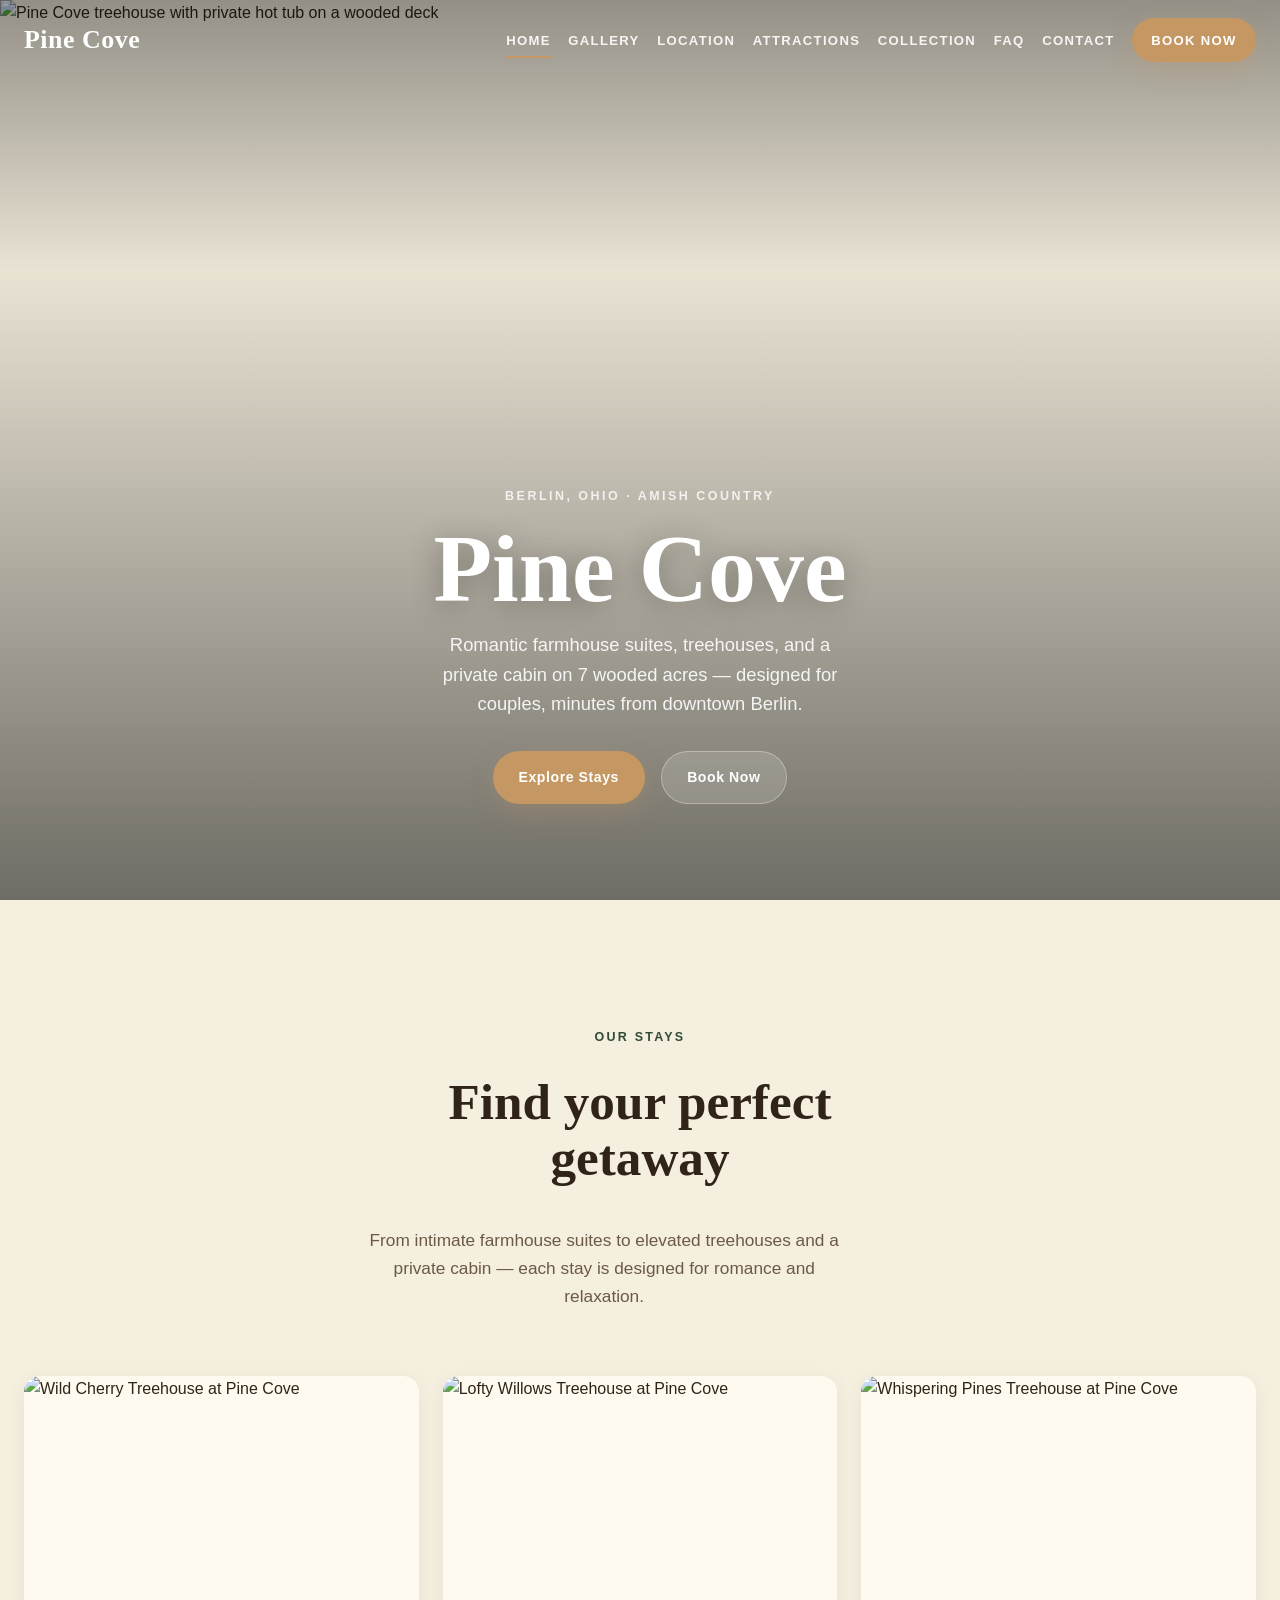
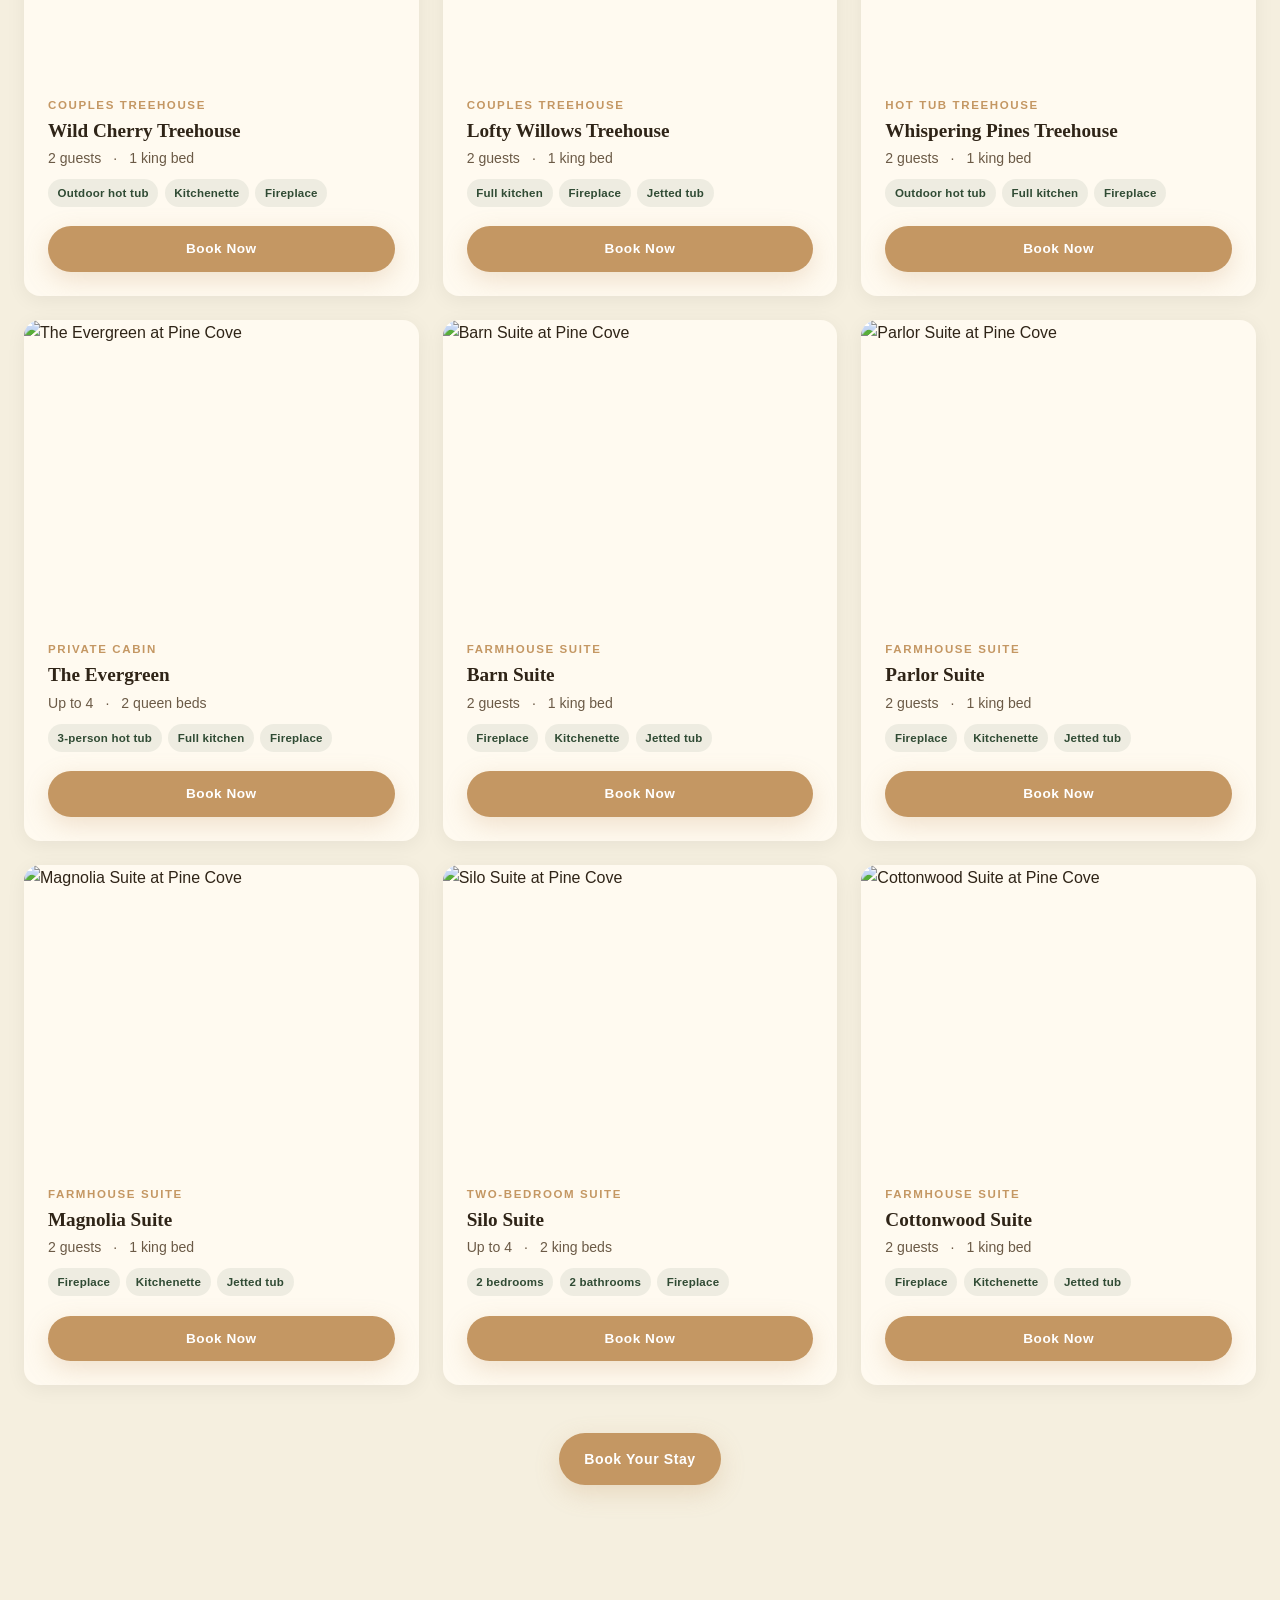
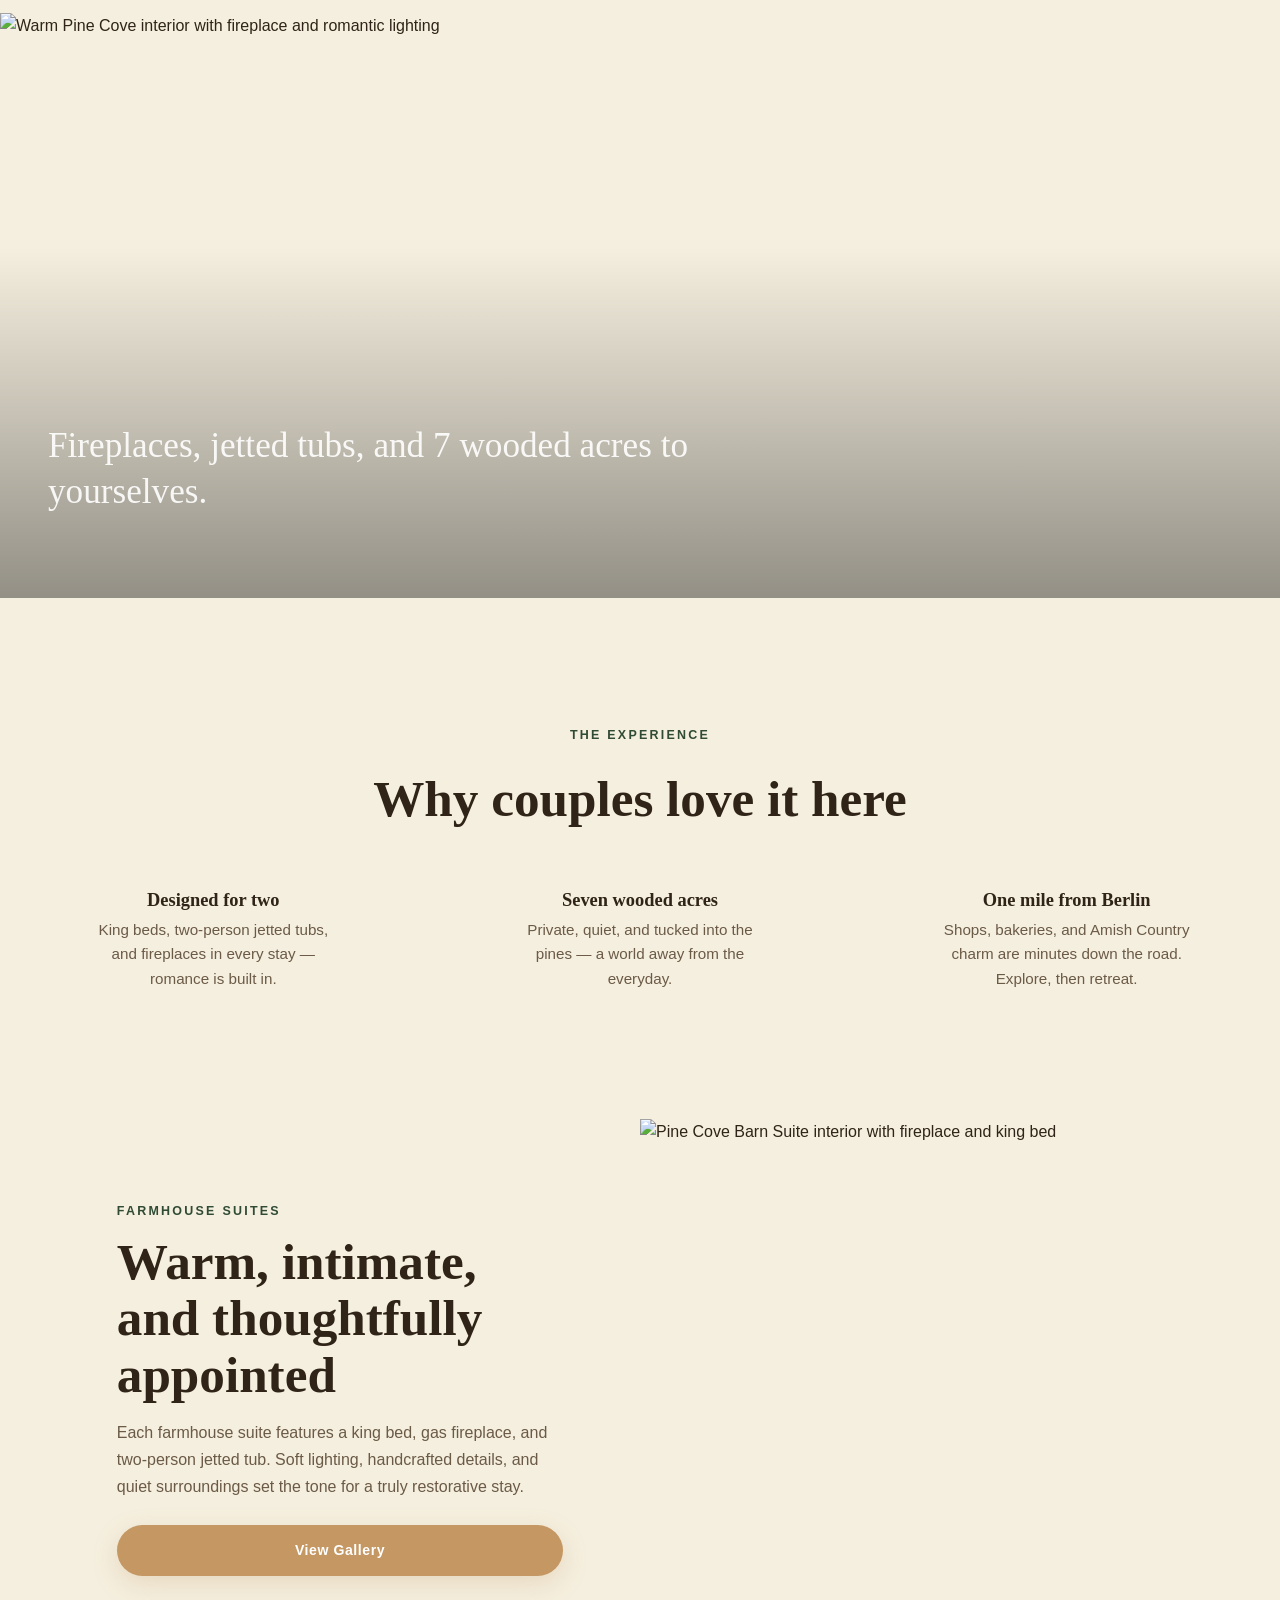
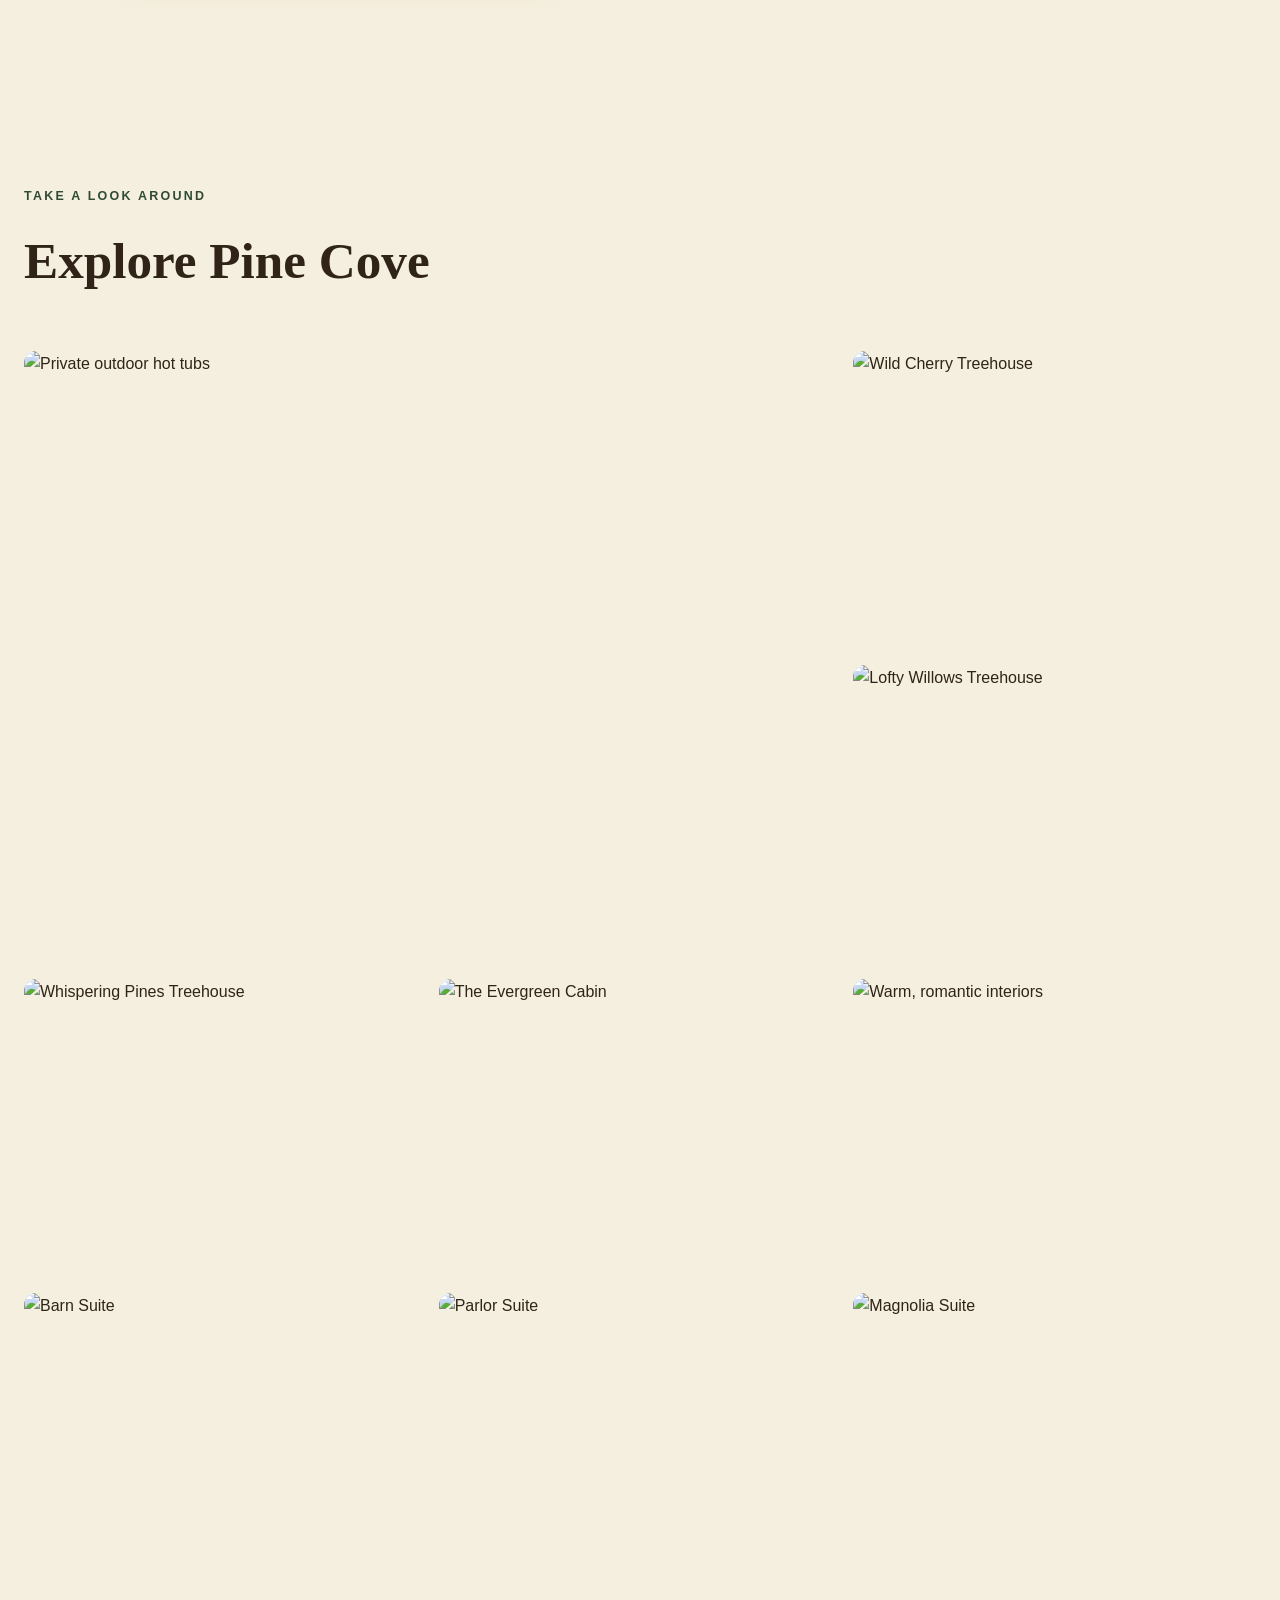
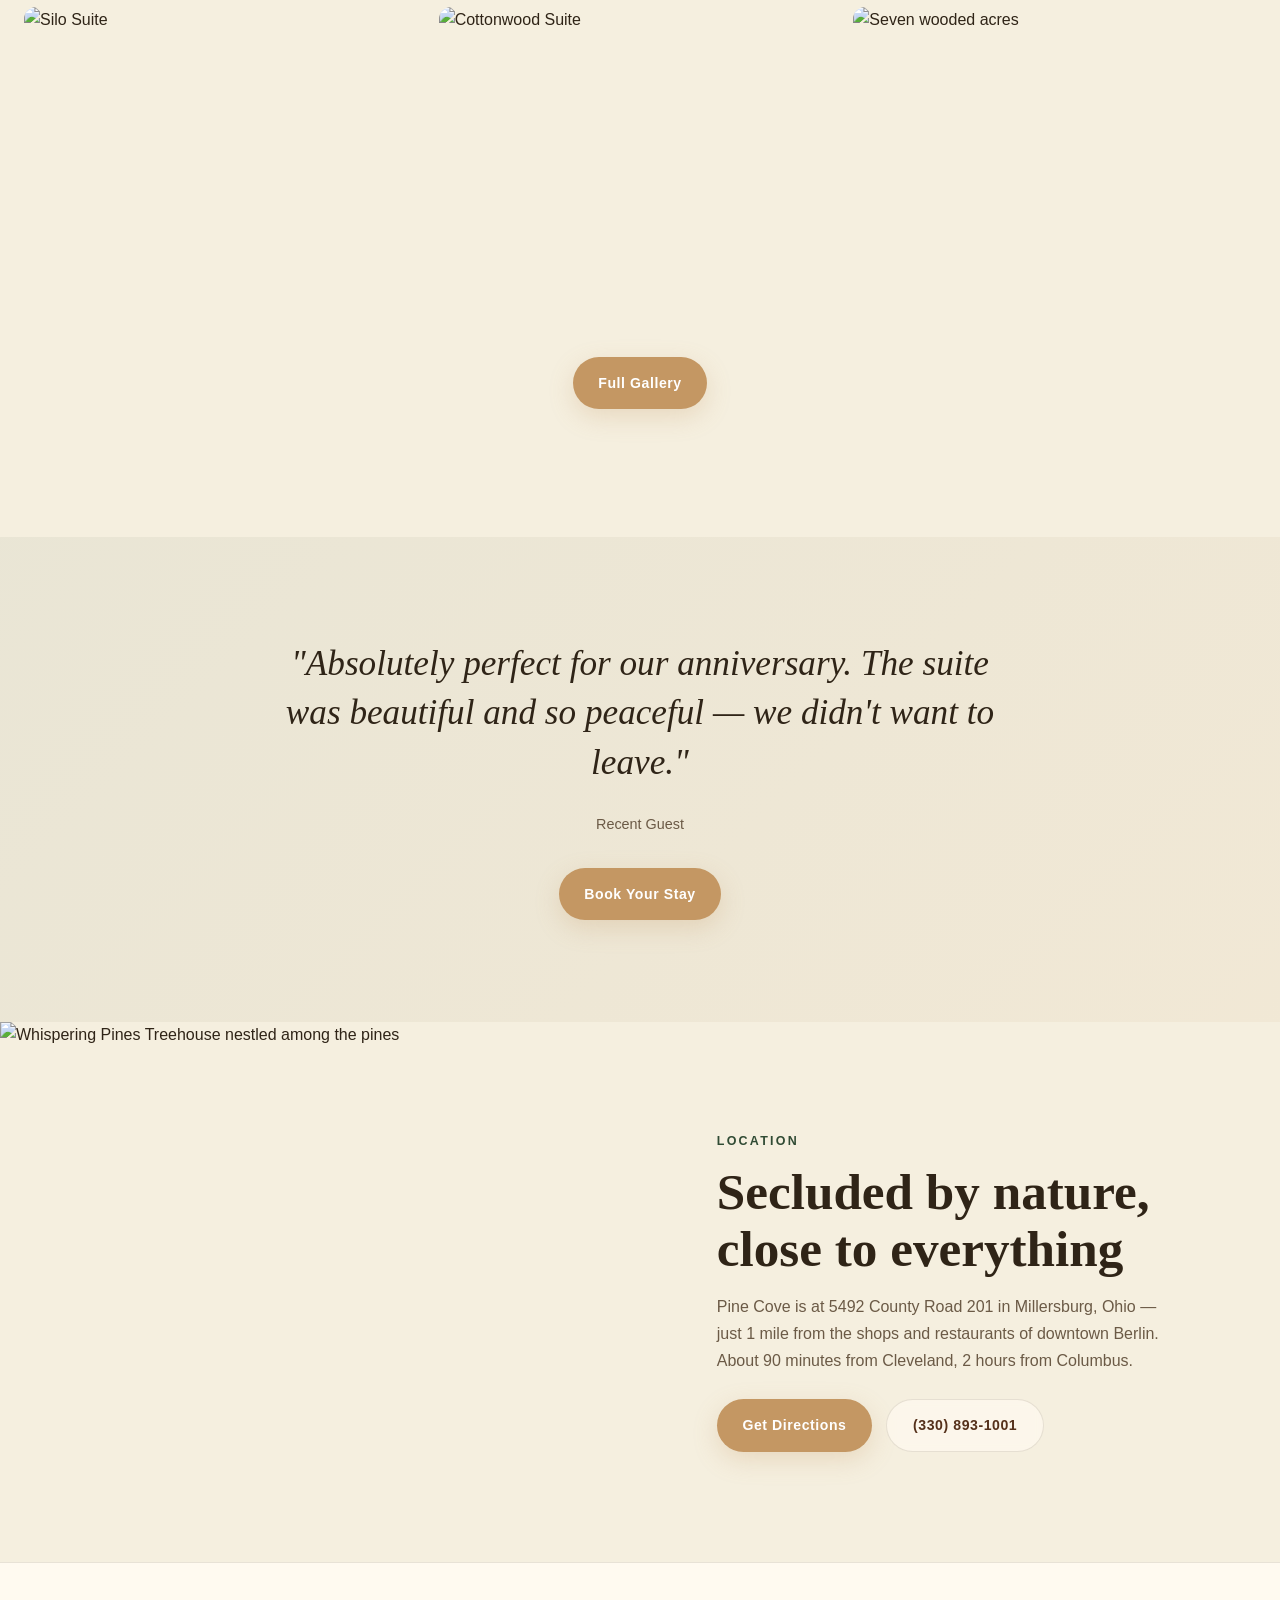
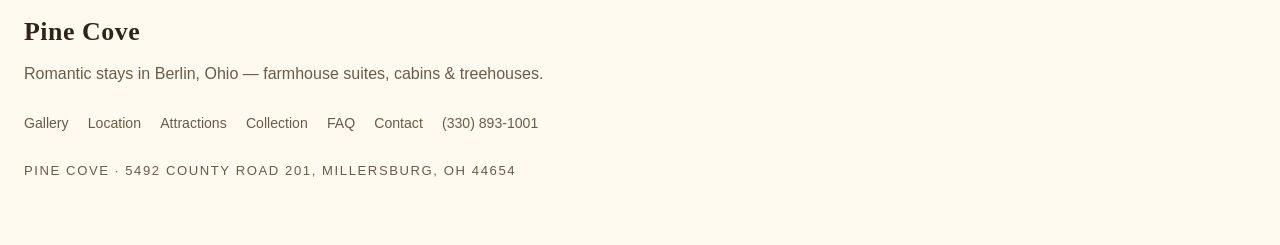
==== commit 4ea4d978: "Show all 9 units on homepage Co-Authored-By: Claude Sonnet 4.6 <noreply@anthropic.com>" ====
--- a/index.html
+++ b/index.html
@@ -80,7 +80,7 @@
           <h2>Find your perfect getaway</h2>
           <p class="lead">From intimate farmhouse suites to elevated treehouses and a private cabin — each stay is designed for romance and relaxation.</p>
         </div>
-        <div id="featured-units" class="units-grid"></div>
+        <div id="all-units" class="units-grid"></div>
         <div style="text-align:center;margin-top:3rem" class="reveal">
           <a class="button" href="https://book.amishcountrylodging.com/all-listings?category=20977" target="_blank" rel="noreferrer">Book Your Stay</a>
         </div>
